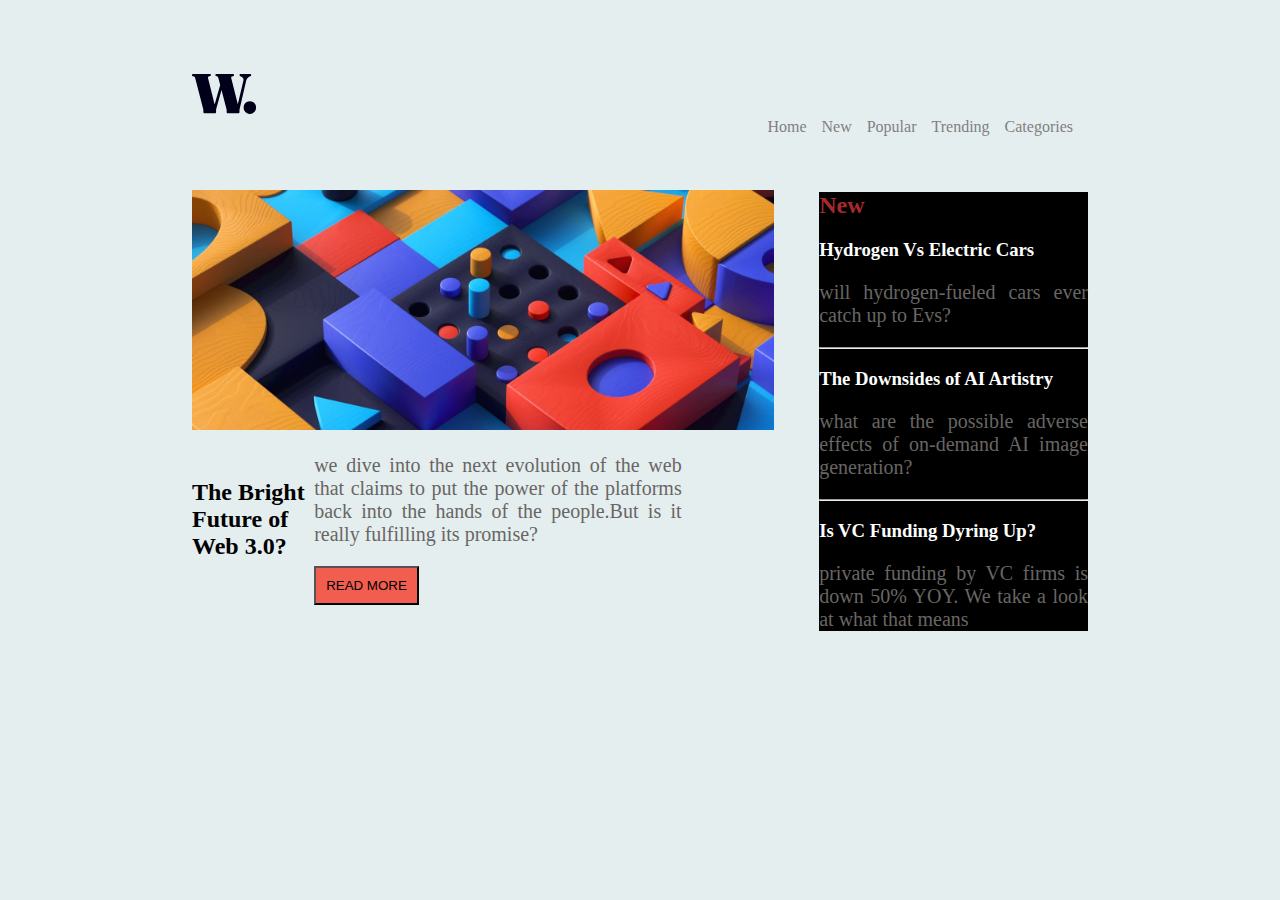
==== news-homepage-main/index.html @ 6c32c961 "initial commit" ====
<!DOCTYPE html>
<html lang="en">
  <head>
    <meta charset="UTF-8" />
    <meta name="viewport" content="width=device-width, initial-scale=1.0" />
    <!-- displays site properly based on user's device -->
    <title>Frontend Mentor | News homepage</title>

    <!-- <link rel="stylesheet" href="/styles.css" type="text/css"> -->
    <!-- Feel free to remove these styles or customise in your own stylesheet 👍 -->
    <!-- <style>
    .attribution { font-size: 11px; text-align: center; }
    .attribution a { color: hsl(228, 45%, 44%); }
  </style> -->
    <link rel="stylesheet" href="styles.css" />
  </head>
  <body>
    <div class="div-1">
      <br /><br />
      <nav>
        <div class="div-2">
          <img src="./assets/images/logo.svg" alt="logo" />
        </div>
        <div class="div-3">
          <img  class="mobile"   src="./assets/images/icon-menu.svg" alt="">
          <a href="#categories">Categories</a>
          <a href="#trending">Trending</a>
          <a href="#popular">Popular</a>
          <a href="#new">New</a>
          <a href="#home">Home</a>
        </div>
      </nav>
      <br /><br /><br />
      <div class="div-4">
        <aside class="class-1">
          <article class="news">
            <h2>New</h2>
            <article class="new">
              <h3>Hydrogen Vs Electric Cars</h3>
              <p>will hydrogen-fueled cars ever catch up to Evs?</p>
            </article>
            <hr />
            <article class="new">
              <h3>The Downsides of AI Artistry</h3>
              <p>
                what are the possible adverse effects of on-demand AI image
                generation?
              </p>
            </article>
            <hr />
            <article class="new">
              <h3>Is VC Funding Dyring Up?</h3>
              <p>
                private funding by VC firms is down 50% YOY. We take a look at
                what that means
              </p>
            </article>
          </article>
        </aside>
      </div>
      <br />
      <div class="5">
        <aside class="image">
          <img
            src="./assets/images/image-web-3-desktop.jpg"
            alt="desktop-image"
          />
        </aside>
      </div>
      
    </div>
    <div class="div-6">
      <h1>The Bright Future of Web 3.0?</h1>
      <aside class="class-2">
        <p>
          we dive into the next evolution of the web that claims to put the
          power of the platforms back into the hands of the people.But is it
          really fulfilling its promise?
        </p>
        <button>READ MORE</button>
      </aside>
    </div>
  </body>
</html>
---- news-homepage-main/styles.css ----
body{font-family: inherit;
    margin: 3% 15%;
    background-color: rgb(229, 238, 239);}
a{
    /* text-align:right; */
    float: right;
    padding-right: 15px;
    text-decoration:none;
    color: grey; 
}
/* img{max-width: 75%;
    height: auto;
} */
h1{color: black;
    font-family: inherit;
    position:left ;
    font-size: 150%;

}
    p{font-style: inherit;
    font-weight: 400px;
    color: rgb(104, 102, 100);
    font-size: 20px;
    text-align: center;
    text-align: justify;

    }
article{
    background-color: black;
    color: white;
}
h2{
    color:brown;
}
.class-1{
    width: 30%;
    padding-left: 15px;
    float: right;
}
img{height:auto;
    max-width: 65%;
    position:relative;
    left: 0%;
    margin-left: auto;

}
.div-6{display: flex;
    justify-content: space-between;
    align-items: center;
}
button{background-color:hsl(5, 85%, 63%);
    padding: 10px; 

}
.div-6 p{
    width: 75%;
}
.mobile{display:none ;}

@media screen and (max-width:375px){
a{display: none;

}
.mobile{float: right;
    display: block;

}
    }
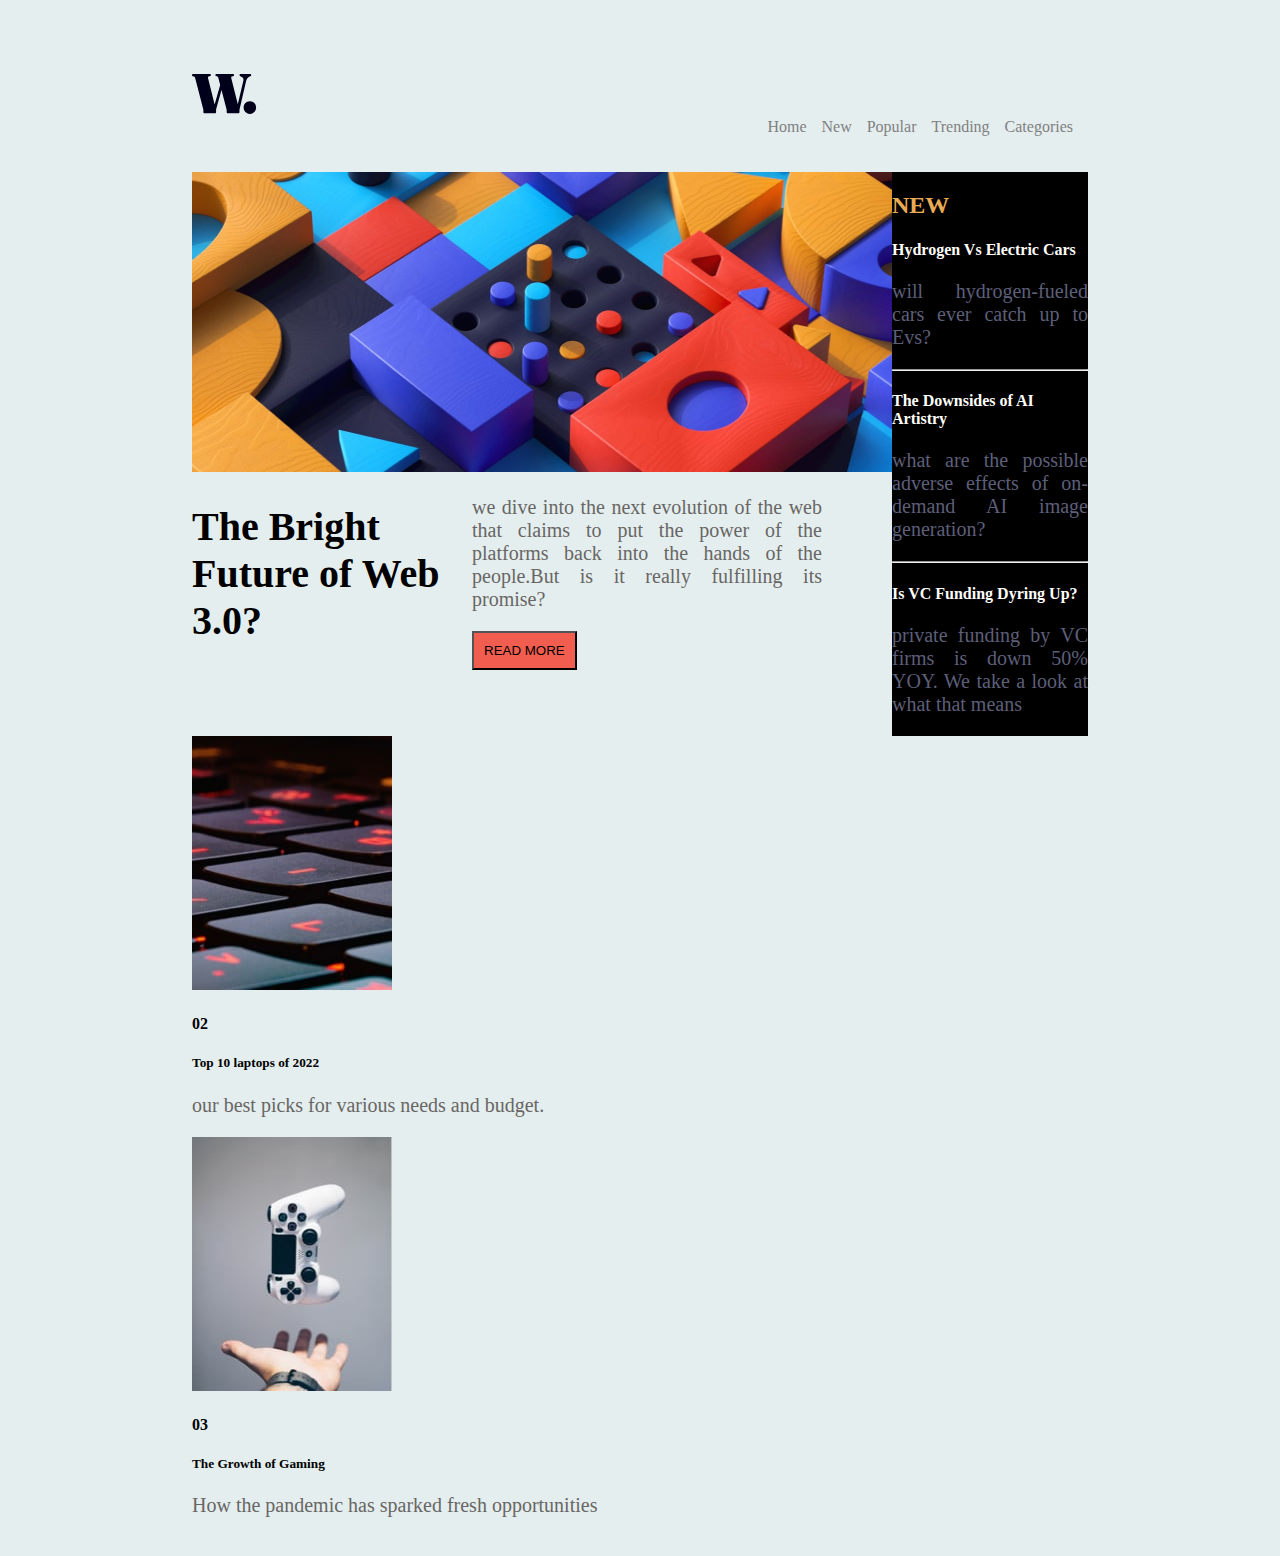
==== commit 62cd1586: "main" ====
--- a/news-homepage-main/index.html
+++ b/news-homepage-main/index.html
@@ -31,8 +31,8 @@
         </div>
       </nav>
       <br /><br /><br />
-      <div class="div-4">
-        <aside class="class-1">
+      <!-- <div class="div-4">
+        <aside class="main-blog">
           <article class="news">
             <h2>New</h2>
             <article class="new">
@@ -61,24 +61,92 @@
       <br />
       <div class="5">
         <aside class="image">
-          <img
-            src="./assets/images/image-web-3-desktop.jpg"
+          <img src="./assets/images/image-web-3-desktop.jpg"
             alt="desktop-image"
           />
         </aside>
       </div>
-      
-    </div>
-    <div class="div-6">
+    </div> -->
+<!--     
+    <article class="middle-part">
       <h1>The Bright Future of Web 3.0?</h1>
-      <aside class="class-2">
-        <p>
+        <div class="blog">
+        <p class="info">
           we dive into the next evolution of the web that claims to put the
           power of the platforms back into the hands of the people.But is it
           really fulfilling its promise?
         </p>
         <button>READ MORE</button>
-      </aside>
+      </div>
+    </article>
+    <br>
+    <section class="class-3">
+      <article class="bottom">
+    <img src="./assets/images/image-retro-pcs.jpg" alt="computer">
+    <div class="cont">
+    <h4>01</h4>
+    <h5 class="bottom-title">Reviving Retro Pcs</h5>
+    <p class="note">
+      what happens when old PCs are given modern upgrades
+    </p>
+  </div>
+  </article> -->
+
+  <div class="contents">
+    <div class="cont-text">
+      <img src="./assets/images/image-web-3-desktop.jpg" alt="logo">
+      <div class="text">
+      <h1>The Bright Future of Web 3.0?</h1>
+    <div class="bright">
+      <p> we dive into the next evolution of the web that claims to put the
+        power of the platforms back into the hands of the people.But is it
+        really fulfilling its promise?</p>
+        <button>READ MORE</button>
+      </div>
+      </div>
     </div>
+    <div class="news">
+       <h2>NEW</h2>
+       <div>
+       <h4>Hydrogen Vs Electric Cars</h4>
+       <p>will hydrogen-fueled cars ever catch up to Evs?</p>
+      </div>
+      <hr>
+      <div>
+        <h4>The Downsides of AI Artistry</h4>
+        <p>what are the possible adverse effects of on-demand AI image
+          generation?</p>
+      </div>
+      <hr>
+      <div>
+        <h4>Is VC Funding Dyring Up?</h4>
+        <p>private funding by VC firms is down 50% YOY. We take a look at
+          what that means</p>
+      </div>
+    </div>
+  </div>
+
+
+  <article class="bottom">
+    <img src="./assets/images/image-top-laptops.jpg" alt="">
+    <div class="cont">
+    <h4>02</h4>
+    <h5 class="bottom-title">Top 10 laptops of 2022</h5>
+    <p class="note">
+      our best picks for various needs and budget.
+    </p>
+  </div>
+  </article>
+  <article class="bottom">
+    <img src="./assets/images/image-gaming-growth.jpg" alt="">
+    <div class="cont">
+    <h4>03</h4>
+    <h5 class="bottom-title">The Growth of Gaming</h5>
+    <p class="note">
+      How the pandemic has sparked fresh opportunities
+    </p>
+  </div>
+  </article>
+    </section>
   </body>
 </html>
--- a/news-homepage-main/styles.css
+++ b/news-homepage-main/styles.css
@@ -16,36 +16,45 @@
 h1{color: black;
     font-family: inherit;
     position:left ;
-    font-size: 150%;
+    font-size: 150%;}
 
-}
-    p{font-style: inherit;
+p{font-style: inherit;
     font-weight: 400px;
     color: rgb(104, 102, 100);
     font-size: 20px;
     text-align: center;
     text-align: justify;
+} 
 
-    }
-article{
+aside{
     background-color: black;
     color: white;
+    display: flex;
+    position: relative;
+
 }
 h2{
-    color:brown;
+    color:brown; 
 }
-.class-1{
+h4{color:var(--grayish-blue) ;
+font-size: 2 rem;}
+
+.class-3 .bottom-title .note{
+    color: var(--dark-gblue);
+    font-size: 1rem;
+    line-height: 1.5;
+}
+/* .class-1{
     width: 30%;
     padding-left: 15px;
     float: right;
-}
-img{height:auto;
+} */
+/* img{height:auto;
     max-width: 65%;
     position:relative;
     left: 0%;
-    margin-left: auto;
+    margin-left: auto; */
 
-}
 .div-6{display: flex;
     justify-content: space-between;
     align-items: center;
@@ -57,6 +66,74 @@
 .div-6 p{
     width: 75%;
 }
+.class-3{
+    display: flex;
+    justify-content: space-between;
+    grid-column: 3 span;
+    grid-row: 1 span;
+    gap: 1 rem;
+}
+.class-3 .bottom{display: flex;
+align-items: center;
+height: fit-content;}
+.class-3 .bottom .bottom-title{
+    color: var(--very-dblue);
+    font-size: 1rem;
+    font-weight: 800;
+}
+.class-3 .bottom img{width:6.7rem ;}
+.class-3 .bottom .note{
+    display:flex;
+    flex-direction:column;
+    justify-content: space-between;
+    margin-left: 1rem;
+    height:8.5rem;
+
+}
+.middle-part {
+    display: flex;
+    justify-content: space-between;
+    margin-top: 1rem;
+  }
+  .blog {
+    display: flex;
+    flex-direction: column;
+    justify-content: space-between;
+  }
+  .info {
+    color: var(--dark-gblue);
+    width: 350px;
+    line-height: 1.5;}
+
+    /* styles.contents */
+    .contents{display: flex;}
+        /* div-1 */
+
+h1{ display: flex;
+    width:40% ; 
+    font-size: 40px;
+}
+.contents .cont-text .text{
+    display: flex;
+}
+.bright{
+    width: 50%;
+}
+.contents .cont-text img{width: 700px;
+    height:300px;
+
+}
+        /* div-2 */
+
+    .contents .news{
+        background-color: black;
+    }
+    .contents .news h4{ color: hsl(36, 100%, 99%);}
+    .contents .news p{ color:hsl(236, 13%, 42%);}
+    .contents .news h2{color: hsl(35, 77%, 62%)}
+    hr{color:hsl(236, 13%, 42%) ;}
+
+
 .mobile{display:none ;}
 
 @media screen and (max-width:375px){
@@ -68,6 +145,9 @@
 
 }
     }
+    
+        
+
 
 
 
